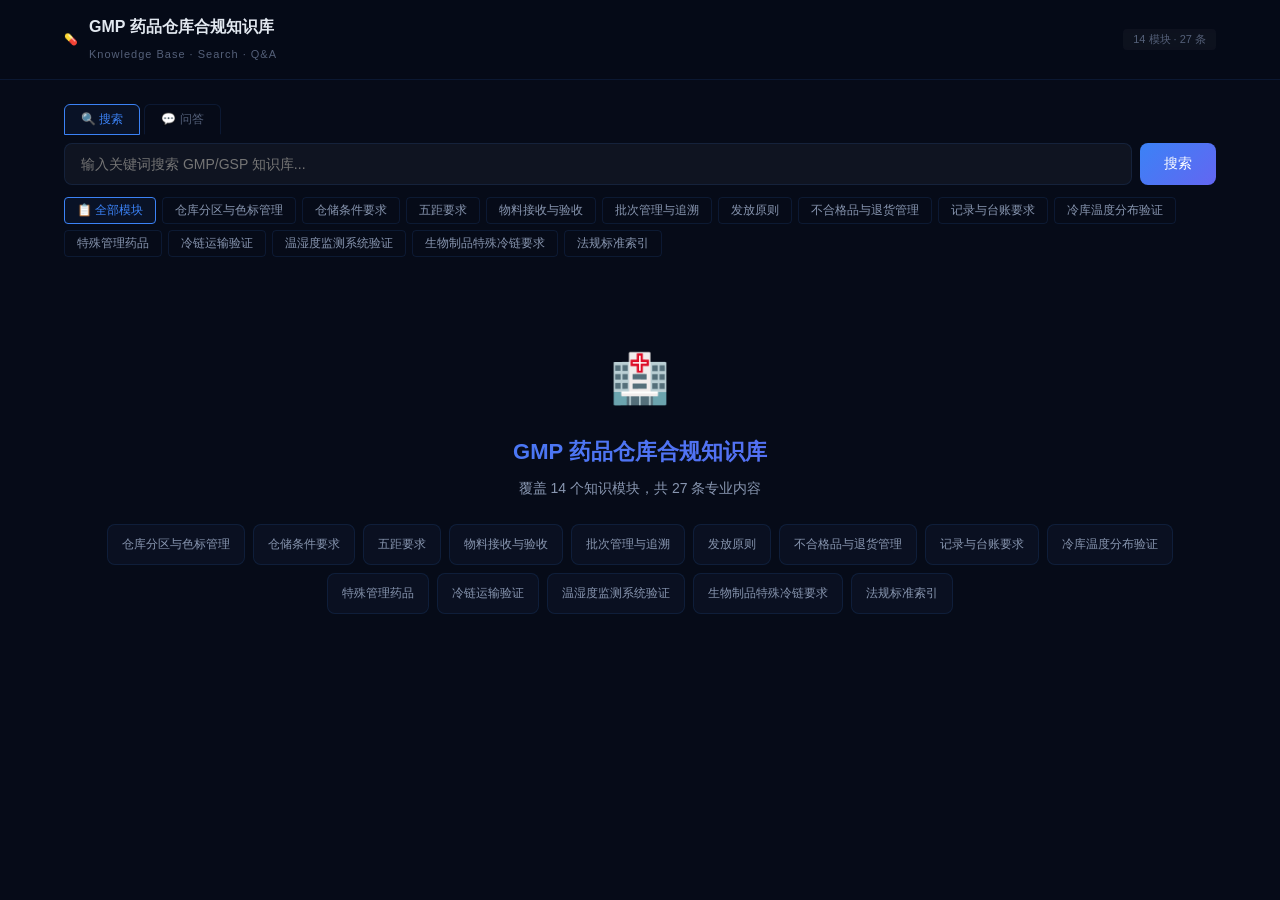
==== index.html @ 506f48ba "静态部署：GMP知识库" ====
<!DOCTYPE html>
<html lang="zh-CN">
<head>
<meta charset="UTF-8">
<meta name="viewport" content="width=device-width, initial-scale=1.0">
<title>GMP 药品仓库合规知识库</title>
<style>
*{margin:0;padding:0;box-sizing:border-box}
body{background:#060b18;color:#e2e8f0;font-family:'Inter',-apple-system,'PingFang SC','Microsoft YaHei',sans-serif;line-height:1.6}
.header{background:rgba(6,11,24,0.9);backdrop-filter:blur(20px);border-bottom:1px solid rgba(59,130,246,0.12);position:sticky;top:0;z-index:100}
.header-inner{max-width:1200px;margin:0 auto;padding:14px 24px;display:flex;justify-content:space-between;align-items:center}
.logo{display:flex;align-items:center;gap:10px}
.logo-icon{font-size:24px}
.logo h1{font-size:16px;font-weight:600}
.logo span{font-size:11px;color:#546079;letter-spacing:1px}
.container{max-width:1200px;margin:0 auto;padding:24px}
.search-wrap{margin-bottom:24px}
.search-bar{display:flex;gap:8px;margin-bottom:12px}
.search-input{flex:1;padding:12px 16px;background:rgba(255,255,255,0.04);border:1px solid rgba(59,130,246,0.12);border-radius:8px;color:#e2e8f0;font-size:14px;outline:none;font-family:inherit}
.search-input:focus{border-color:#3b82f6}
.search-tabs{display:flex;gap:4px;margin-bottom:8px}
.search-tab{padding:6px 16px;border:1px solid rgba(59,130,246,0.12);border-radius:6px 6px 0 0;background:transparent;color:#546079;font-size:12px;cursor:pointer;font-family:inherit;border-bottom-color:#060b18}
.search-tab.active{color:#3b82f6;background:rgba(59,130,246,0.06);border-color:#3b82f6}
.search-btn{padding:12px 24px;background:linear-gradient(135deg,#3b82f6,#6366f1);color:#fff;border:none;border-radius:8px;font-size:14px;cursor:pointer;font-weight:500;font-family:inherit}
.search-btn:hover{opacity:0.9}
.categories{display:flex;flex-wrap:wrap;gap:6px;margin-bottom:20px}
.cat-btn{padding:4px 12px;border:1px solid rgba(59,130,246,0.12);border-radius:4px;background:transparent;color:#8896b0;font-size:12px;cursor:pointer;font-family:inherit;transition:all 0.2s}
.cat-btn:hover,.cat-btn.active{color:#3b82f6;border-color:#3b82f6;background:rgba(59,130,246,0.06)}

.result-card{background:rgba(15,23,42,0.5);border:1px solid rgba(59,130,246,0.12);border-radius:10px;padding:20px;margin-bottom:12px}
.result-card:hover{border-color:rgba(59,130,246,0.2)}
.result-meta{display:flex;gap:6px;flex-wrap:wrap;margin-bottom:8px}
.result-module{font-size:11px;color:#3b82f6;background:rgba(59,130,246,0.08);padding:2px 10px;border-radius:4px}
.result-title{font-size:16px;font-weight:600;margin-bottom:6px}
.result-content{font-size:13px;color:#8896b0;line-height:1.8}
.result-keys{display:flex;gap:4px;flex-wrap:wrap;margin-top:8px}
.result-key{font-size:10px;color:#546079;padding:1px 6px;background:rgba(255,255,255,0.03);border-radius:3px}
.welcome{text-align:center;padding:60px 20px}
.welcome-icon{font-size:48px;margin-bottom:16px}
.welcome h2{font-size:22px;margin-bottom:8px;background:linear-gradient(135deg,#3b82f6,#6366f1);-webkit-background-clip:text;-webkit-text-fill-color:transparent}
.welcome p{color:#8896b0;font-size:14px}
.welcome-cats{display:flex;flex-wrap:wrap;gap:8px;justify-content:center;margin-top:24px}
.welcome-cat{background:rgba(15,23,42,0.5);border:1px solid rgba(59,130,246,0.12);border-radius:8px;padding:10px 14px;font-size:12px;color:#8896b0;cursor:pointer;transition:all 0.2s}
.welcome-cat:hover{border-color:#3b82f6;color:#e2e8f0}
.answer-card{background:linear-gradient(135deg,rgba(34,197,94,0.04),rgba(59,130,246,0.04));border:1px solid rgba(34,197,94,0.15);border-radius:10px;padding:24px;margin-bottom:16px}
.answer-label{font-size:11px;color:#22c55e;font-weight:600;margin-bottom:8px;letter-spacing:1px}
.answer-text{font-size:14px;line-height:1.9}
.stats{font-size:11px;color:#546079;padding:2px 10px;background:rgba(255,255,255,0.03);border-radius:4px}
.module-detail{animation:fadeIn 0.3s}
.module-detail h2{font-size:20px;font-weight:600;margin-bottom:20px;color:#3b82f6}
.detail-card{background:rgba(15,23,42,0.5);border:1px solid rgba(59,130,246,0.12);border-radius:10px;padding:20px;margin-bottom:12px}
.detail-card h3{font-size:15px;font-weight:600;margin-bottom:8px}
.detail-card p{font-size:13px;color:#8896b0;line-height:1.8}
@keyframes fadeIn{from{opacity:0;transform:translateY(8px)}to{opacity:1;transform:translateY(0)}}
.loading{text-align:center;padding:40px;color:#546079}
@media(max-width:768px){.search-bar{flex-direction:column}}
</style>
</head>
<body>
<div class="header">
  <div class="header-inner">
    <div class="logo">
      <span class="logo-icon">💊</span>
      <div><h1>GMP 药品仓库合规知识库</h1><span>Knowledge Base · Search · Q&A</span></div>
    </div>
    <span class="stats" id="headerStats"></span>
  </div>
</div>

<div class="container">
  <div class="search-wrap">
    <div class="search-tabs">
      <button class="search-tab active" onclick="switchMode('search')">🔍 搜索</button>
      <button class="search-tab" onclick="switchMode('ask')">💬 问答</button>
    </div>
    <div class="search-bar">
      <input class="search-input" id="searchInput" placeholder="输入关键词搜索 GMP/GSP 知识库..." onkeydown="if(event.key==='Enter')doSearch()">
      <button class="search-btn" onclick="doSearch()">搜索</button>
    </div>
    <div class="categories" id="categories"></div>
  </div>
  <div id="results">
    <div class="welcome" id="welcome">
      <div class="welcome-icon">🏥</div>
      <h2>GMP 药品仓库合规知识库</h2>
      <p id="welcomeDesc">加载中...</p>
      <div class="welcome-cats" id="welcomeCats"></div>
    </div>
  </div>
</div>

<script>
// ============ 数据 ============
var MODULES = [];
var ENTRIES = [];
var currentMode = 'search';
var allModulesLoaded = false;

// ============ 加载数据 ============
function loadData() {
  Promise.all([
    fetch('static-data/modules.json').then(function(r){return r.json()}),
    fetch('static-data/entries.json').then(function(r){return r.json()}),
    fetch('static-data/overview.json').then(function(r){return r.json()})
  ]).then(function(results) {
    MODULES = results[0].modules;
    ENTRIES = results[1].entries;
    var overview = results[2];
    allModulesLoaded = true;

    document.getElementById('headerStats').textContent = overview.total_modules + ' 模块 · ' + overview.total_entries + ' 条';
    document.getElementById('welcomeDesc').textContent = '覆盖 ' + overview.total_modules + ' 个知识模块，共 ' + overview.total_entries + ' 条专业内容';

    // 分类按钮
    var cats = document.getElementById('categories');
    cats.innerHTML = '<button class="cat-btn active" onclick="showAll()">📋 全部模块</button>';
    overview.modules.forEach(function(m) {
      var btn = document.createElement('button');
      btn.className = 'cat-btn';
      btn.textContent = m;
      btn.onclick = function(){ showModule(m) };
      cats.appendChild(btn);
    });

    // 欢迎页模块卡片
    var wc = document.getElementById('welcomeCats');
    overview.modules.forEach(function(m) {
      var card = document.createElement('div');
      card.className = 'welcome-cat';
      card.textContent = m;
      card.onclick = function(){ showModule(m) };
      wc.appendChild(card);
    });
  });
}

// ============ 搜索 ============
function doSearch() {
  var q = document.getElementById('searchInput').value.trim();
  if (!q || !allModulesLoaded) return;

  var qLower = q.toLowerCase();
  var qWords = qLower.match(/[\w\u4e00-\u9fff]+/g) || [];

  var results = [];
  ENTRIES.forEach(function(e) {
    var score = 0;
    var cLower = e.content.toLowerCase();
    var tLower = e.title.toLowerCase();
    qWords.forEach(function(w) {
      if (tLower.indexOf(w) !== -1) score += 10;
      if (e.module.indexOf(w) !== -1) score += 5;
      var count = (cLower.match(new RegExp(w.replace(/[.*+?^${}()|[\]\\]/g,'\\$&'),'g')) || []).length;
      score += count * 2;
      (e.keywords||[]).forEach(function(kw) {
        if (kw.toLowerCase().indexOf(w) !== -1) score += 3;
      });
    });
    if (score > 0) results.push({score:score, entry:e});
  });
  results.sort(function(a,b){return b.score - a.score});

  var container = document.getElementById('results');
  var html = '';

  if (currentMode === 'ask' && results.length > 0) {
    var primary = results[0].entry;
    html += '<div class="answer-card"><div class="answer-label">💬 AI 回答</div>';
    html += '<div class="answer-text">根据《' + primary.module + '》相关规定：<br><br>' + primary.content.substring(0, 500);
    html += '</div></div>';
    html += '<div style="font-size:12px;color:#546079;margin-bottom:12px">📋 参考来源：<span style="color:#3b82f6">' + primary.module + '</span> › ' + primary.title + '</div>';
  } else if (results.length > 0) {
    html += '<div style="font-size:12px;color:#546079;margin-bottom:12px">共 ' + results.length + ' 条结果</div>';
    results.forEach(function(r) {
      var e = r.entry;
      html += '<div class="result-card">';
      html += '<div class="result-meta"><span class="result-module">' + e.module + '</span></div>';
      html += '<div class="result-title">' + e.title + '</div>';
      html += '<div class="result-content">' + (e.summary || e.content.substring(0,200)) + '</div>';
      if (e.keywords && e.keywords.length) {
        html += '<div class="result-keys">' + e.keywords.slice(0,8).map(function(k){return '<span class="result-key">#'+k+'</span>'}).join('') + '</div>';
      }
      html += '</div>';
    });
  } else {
    html = '<div class="welcome"><div style="font-size:48px;margin-bottom:16px">🔍</div><p style="color:#546079">未找到匹配结果，请尝试其他关键词</p></div>';
  }
  container.innerHTML = html;
}

// ============ 显示模块 ============
function showModule(name) {
  var container = document.getElementById('results');
  container.innerHTML = '<div class="loading">加载中...</div>';

  var mod = MODULES.find(function(m){return m.name === name});
  if (!mod) return;

  var html = '<div class="module-detail"><h2>📂 ' + mod.name + '</h2>';
  html += '<p style="color:#8896b0;font-size:13px;margin-bottom:20px">共 ' + mod.entries.length + ' 条内容</p>';
  mod.entries.forEach(function(e) {
    html += '<div class="detail-card"><h3>' + e.title + '</h3><p>' + e.content + '</p>';
    if (e.keywords && e.keywords.length) {
      html += '<div class="result-keys">' + e.keywords.slice(0,8).map(function(k){return '<span class="result-key">#'+k+'</span>'}).join('') + '</div>';
    }
    html += '</div>';
  });
  html += '</div>';
  container.innerHTML = html;
}

function showAll() {
  document.getElementById('results').innerHTML = document.getElementById('welcome').outerHTML;
}

function switchMode(mode) {
  currentMode = mode;
  document.querySelectorAll('.search-tab').forEach(function(t){t.classList.toggle('active',t.textContent.indexOf(mode==='ask'?'问答':'搜索')!==-1)});
  document.getElementById('searchInput').placeholder = mode === 'ask' ? '输入问题，AI 基于知识库回答...' : '输入关键词搜索 GMP/GSP 知识库...';
}

loadData();
</script>
</body>
</html>
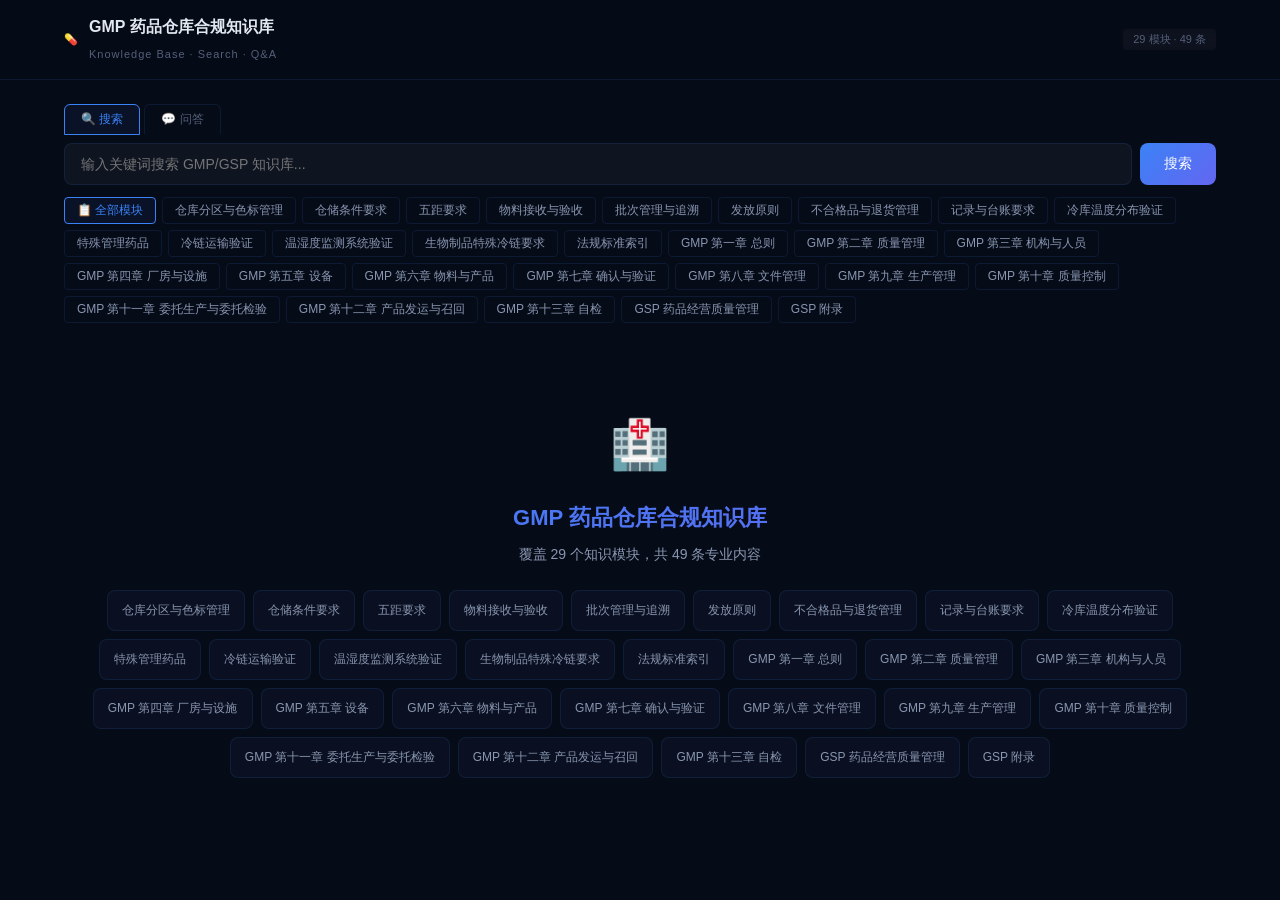
==== commit 70087b87: "修复问答模式:中文分词(整段+双字组合),自然问句可命中知识库" ====
--- a/index.html
+++ b/index.html
@@ -135,12 +135,30 @@
 }
 
 // ============ 搜索 ============
+// 中文分词：整段作为词 + 双字组合兜底，让自然问句也能匹配
+function segmentQuery(q) {
+  var tokens = [];
+  var en = q.match(/[a-z0-9][a-z0-9 .\-]*/g) || [];
+  en.forEach(function(t){ tokens.push(t); });
+  var cnSegs = q.match(/[\u4e00-\u9fff]+/g) || [];
+  cnSegs.forEach(function(seg) {
+    if (tokens.indexOf(seg) === -1) tokens.push(seg);
+    if (seg.length >= 2) {
+      for (var i = 0; i < seg.length - 1; i++) {
+        var g = seg.substr(i, 2);
+        if (tokens.indexOf(g) === -1) tokens.push(g);
+      }
+    }
+  });
+  return { words: tokens };
+}
+
 function doSearch() {
   var q = document.getElementById('searchInput').value.trim();
   if (!q || !allModulesLoaded) return;
 
   var qLower = q.toLowerCase();
-  var qWords = qLower.match(/[\w\u4e00-\u9fff]+/g) || [];
+  var qWords = segmentQuery(qLower).words;
 
   var results = [];
   ENTRIES.forEach(function(e) {
